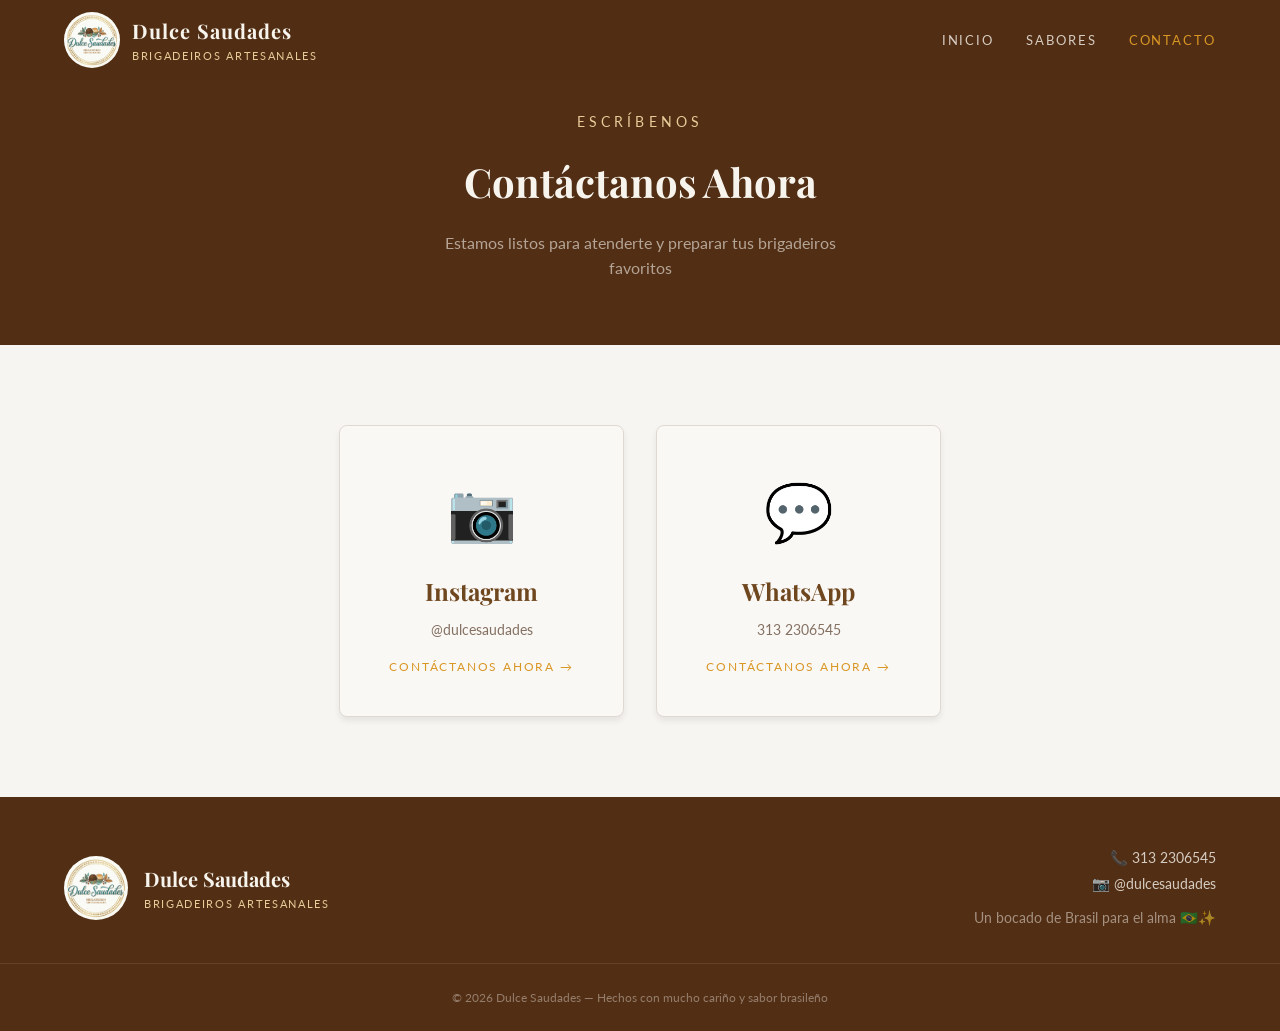
==== contacto.html @ b86682b2 "Add files via upload" ====
<!DOCTYPE html>
<html lang="es">
<head>
  <meta charset="UTF-8">
  <meta name="viewport" content="width=device-width, initial-scale=1.0">
  <title>Contacto - Dulce Saudades</title>
  <meta name="description" content="Contáctanos para pedir tus brigadeiros artesanales favoritos.">
  <link rel="preconnect" href="https://fonts.googleapis.com">
  <link href="https://fonts.googleapis.com/css2?family=Playfair+Display:ital,wght@0,400;0,500;0,600;0,700;1,400&family=Lato:wght@300;400;700&display=swap" rel="stylesheet">
  <link rel="stylesheet" href="styles.css">
</head>
<body>

  <!-- HEADER -->
  <header class="header" id="header">
    <div class="header-inner">
      <a href="index.html" class="logo-link">
        <img src="assets/logo.png" alt="Dulce Saudades" class="logo-img">
        <div>
          <h1 class="logo-title">Dulce Saudades</h1>
          <p class="logo-subtitle">Brigadeiros Artesanales</p>
        </div>
      </a>
      <button class="menu-toggle" id="menuToggle" aria-label="Menu">☰</button>
      <nav class="nav" id="nav">
        <a href="index.html" class="nav-link">Inicio</a>
        <a href="sabores.html" class="nav-link">Sabores</a>
        <a href="contacto.html" class="nav-link active">Contacto</a>
      </nav>
    </div>
  </header>

  <!-- Hero -->
  <section class="page-hero">
    <p class="hero-label">Escríbenos</p>
    <h1 class="page-hero-title">Contáctanos Ahora</h1>
    <p class="page-hero-desc">Estamos listos para atenderte y preparar tus brigadeiros favoritos</p>
  </section>

  <!-- Contacto Cards -->
  <section class="section bg-light">
    <div class="container" style="max-width: 650px;">
      <div class="contacto-grid">
        <a href="https://www.instagram.com/dulcesaudades/" target="_blank" rel="noopener noreferrer" class="contacto-card">
          <div class="contacto-icon">📷</div>
          <h3>Instagram</h3>
          <p class="contacto-handle">@dulcesaudades</p>
          <p class="contacto-cta">Contáctanos ahora →</p>
        </a>
        <a href="https://api.whatsapp.com/send/?phone=573132306545&text&type=phone_number&app_absent=0" target="_blank" rel="noopener noreferrer" class="contacto-card">
          <div class="contacto-icon">💬</div>
          <h3>WhatsApp</h3>
          <p class="contacto-handle">313 2306545</p>
          <p class="contacto-cta">Contáctanos ahora →</p>
        </a>
      </div>
    </div>
  </section>

  <!-- FOOTER -->
  <footer class="footer">
    <div class="footer-inner">
      <div class="footer-brand">
        <img src="assets/logo.png" alt="Dulce Saudades" class="footer-logo">
        <div>
          <h3 class="footer-title">Dulce Saudades</h3>
          <p class="footer-subtitle">Brigadeiros Artesanales</p>
        </div>
      </div>
      <div class="footer-contact">
        <p>📞 313 2306545</p>
        <p>📷 @dulcesaudades</p>
        <p class="footer-tagline">Un bocado de Brasil para el alma 🇧🇷✨</p>
      </div>
    </div>
    <div class="footer-bottom">© 2026 Dulce Saudades — Hechos con mucho cariño y sabor brasileño</div>
  </footer>

  <script>
    const menuToggle = document.getElementById('menuToggle');
    const nav = document.getElementById('nav');
    menuToggle.addEventListener('click', () => {
      nav.classList.toggle('open');
      menuToggle.textContent = nav.classList.contains('open') ? '✕' : '☰';
    });
  </script>

</body>
</html>
---- styles.css ----
/* ========== RESET & BASE ========== */
*, *::before, *::after {
  margin: 0;
  padding: 0;
  box-sizing: border-box;
}

:root {
  --cream: hsl(40, 40%, 95%);
  --cream-dark: hsl(36, 45%, 88%);
  --chocolate: hsl(25, 60%, 20%);
  --chocolate-light: hsl(25, 40%, 35%);
  --gold: hsl(38, 70%, 50%);
  --gold-light: hsl(40, 60%, 75%);
  --brown: hsl(30, 56%, 28%);
  --brown-light: hsl(30, 35%, 40%);
  --text-dark: hsl(25, 30%, 12%);
  --text-muted: hsl(25, 15%, 45%);
  --bg-light: hsl(30, 25%, 96%);
  --border: hsl(30, 20%, 85%);
  --card-bg: hsl(35, 30%, 97%);
  --font-display: 'Playfair Display', serif;
  --font-body: 'Lato', sans-serif;
}

body {
  font-family: var(--font-body);
  background: var(--bg-light);
  color: var(--text-dark);
  line-height: 1.6;
}

h1, h2, h3, h4, h5, h6 {
  font-family: var(--font-display);
}

a {
  text-decoration: none;
  color: inherit;
}

img {
  max-width: 100%;
  display: block;
}

.container {
  max-width: 1200px;
  margin: 0 auto;
  padding: 0 1.5rem;
}

.text-center { text-align: center; }

/* ========== HEADER ========== */
.header {
  position: fixed;
  top: 0; left: 0; right: 0;
  z-index: 50;
  background: hsla(25, 60%, 20%, 0.95);
  backdrop-filter: blur(8px);
}

.header-inner {
  max-width: 1200px;
  margin: 0 auto;
  padding: 0.75rem 1.5rem;
  display: flex;
  align-items: center;
  justify-content: space-between;
}

.logo-link {
  display: flex;
  align-items: center;
  gap: 0.75rem;
}

.logo-img {
  height: 56px;
  width: 56px;
  border-radius: 50%;
}

.logo-title {
  font-size: 1.25rem;
  color: var(--cream);
  letter-spacing: 0.05em;
}

.logo-subtitle {
  color: var(--gold-light);
  font-size: 0.7rem;
  letter-spacing: 0.15em;
  text-transform: uppercase;
  font-family: var(--font-body);
}

.menu-toggle {
  display: none;
  background: none;
  border: none;
  color: var(--cream);
  font-size: 1.5rem;
  cursor: pointer;
}

.nav {
  display: flex;
  gap: 2rem;
}

.nav-link {
  font-family: var(--font-body);
  font-size: 0.8rem;
  text-transform: uppercase;
  letter-spacing: 0.15em;
  color: hsla(40, 40%, 95%, 0.8);
  padding: 0.5rem 0;
  transition: color 0.3s;
}

.nav-link:hover,
.nav-link.active {
  color: var(--gold);
}

/* ========== HERO ========== */
.hero {
  position: relative;
  height: 100vh;
  display: flex;
  align-items: center;
  justify-content: center;
  overflow: hidden;
}

.hero-bg {
  position: absolute;
  inset: 0;
  width: 100%;
  height: 100%;
  object-fit: cover;
}

.hero-overlay {
  position: absolute;
  inset: 0;
  background: hsla(25, 60%, 20%, 0.7);
}

.hero-content {
  position: relative;
  z-index: 10;
  text-align: center;
  padding: 0 1.5rem;
}

.hero-label {
  font-family: var(--font-body);
  color: var(--gold-light);
  font-size: 0.85rem;
  text-transform: uppercase;
  letter-spacing: 0.3em;
  margin-bottom: 1rem;
}

.hero-title {
  font-size: 3.2rem;
  color: var(--cream);
  margin-bottom: 1.5rem;
  line-height: 1.15;
}

.hero-desc {
  font-family: var(--font-body);
  color: hsla(40, 40%, 95%, 0.7);
  font-size: 1.1rem;
  max-width: 500px;
  margin: 0 auto 2.5rem;
}

/* ========== PAGE HERO (subpáginas) ========== */
.page-hero {
  padding: 7rem 1.5rem 4rem;
  background: var(--chocolate);
  text-align: center;
}

.page-hero-title {
  font-size: 2.5rem;
  color: var(--cream);
  margin-bottom: 1rem;
}

.page-hero-desc {
  font-family: var(--font-body);
  color: hsla(40, 40%, 95%, 0.6);
  max-width: 450px;
  margin: 0 auto;
}

/* ========== BUTTONS ========== */
.btn-gold {
  display: inline-block;
  padding: 1rem 2.5rem;
  background: var(--gold);
  color: var(--text-dark);
  font-family: var(--font-body);
  font-weight: 700;
  font-size: 0.85rem;
  text-transform: uppercase;
  letter-spacing: 0.15em;
  border: none;
  cursor: pointer;
  transition: all 0.3s;
  box-shadow: 0 4px 15px hsla(38, 70%, 50%, 0.3);
}

.btn-gold:hover {
  background: hsl(38, 70%, 42%);
  box-shadow: 0 6px 20px hsla(38, 70%, 50%, 0.4);
}

/* ========== SECTIONS ========== */
.section {
  padding: 5rem 1.5rem;
}

.bg-light { background: var(--bg-light); }
.bg-cream-dark { background: var(--cream-dark); }

.section-label {
  font-family: var(--font-body);
  color: var(--gold);
  font-size: 0.85rem;
  text-transform: uppercase;
  letter-spacing: 0.3em;
  margin-bottom: 0.5rem;
}

.section-title {
  font-size: 2.5rem;
  font-weight: 600;
  color: var(--brown);
  margin-bottom: 1rem;
}

.section-subtitle {
  font-family: var(--font-body);
  color: var(--text-muted);
  font-size: 1.1rem;
  letter-spacing: 0.05em;
}

/* ========== CAROUSEL ========== */
.carousel {
  position: relative;
  max-width: 900px;
  margin: 2rem auto 0;
  border-radius: 0.5rem;
  overflow: hidden;
  box-shadow: 0 25px 50px -12px rgba(0,0,0,0.25);
}

.carousel-track {
  position: relative;
  aspect-ratio: 3 / 2;
}

.carousel-slide {
  position: absolute;
  inset: 0;
  width: 100%;
  height: 100%;
  object-fit: cover;
  opacity: 0;
  transition: opacity 0.7s;
}

.carousel-slide.active {
  opacity: 1;
}

.carousel-btn {
  position: absolute;
  top: 50%;
  transform: translateY(-50%);
  width: 48px;
  height: 48px;
  border-radius: 50%;
  background: hsla(25, 60%, 20%, 0.6);
  color: var(--cream);
  border: none;
  font-size: 1.5rem;
  cursor: pointer;
  transition: background 0.3s;
  backdrop-filter: blur(4px);
  display: flex;
  align-items: center;
  justify-content: center;
}

.carousel-btn:hover { background: hsla(25, 60%, 20%, 0.8); }
.carousel-prev { left: 1rem; }
.carousel-next { right: 1rem; }

.carousel-dots {
  position: absolute;
  bottom: 1rem;
  left: 50%;
  transform: translateX(-50%);
  display: flex;
  gap: 0.5rem;
}

.carousel-dot {
  width: 12px;
  height: 12px;
  border-radius: 50%;
  background: hsla(40, 40%, 95%, 0.5);
  border: none;
  cursor: pointer;
  transition: all 0.3s;
}

.carousel-dot.active {
  background: var(--gold);
  transform: scale(1.1);
}

/* ========== ABOUT / STATS ========== */
.about-text {
  font-family: var(--font-body);
  color: var(--text-muted);
  font-size: 1.1rem;
  line-height: 1.8;
  margin-top: 1.5rem;
}

.stats {
  display: flex;
  justify-content: center;
  gap: 3rem;
  margin-top: 3rem;
}

.stat-number {
  font-family: var(--font-display);
  font-size: 1.8rem;
  font-weight: 700;
  color: var(--brown);
}

.stat-label {
  font-size: 0.8rem;
  color: var(--text-muted);
  text-transform: uppercase;
  letter-spacing: 0.1em;
  margin-top: 0.25rem;
}

/* ========== CTA ========== */
.cta-section {
  padding: 4rem 1.5rem;
  background: var(--chocolate);
  text-align: center;
}

.cta-title {
  font-size: 2rem;
  color: var(--cream);
  margin-bottom: 1rem;
}

.cta-desc {
  font-family: var(--font-body);
  color: hsla(40, 40%, 95%, 0.6);
  margin-bottom: 2rem;
  max-width: 450px;
  margin-left: auto;
  margin-right: auto;
}

/* ========== SABORES GRID ========== */
.sabores-grid {
  display: grid;
  grid-template-columns: repeat(5, 1fr);
  gap: 1.5rem;
  max-width: 1100px;
  margin: 0 auto;
}

.sabor-card {
  background: var(--card-bg);
  border-radius: 0.5rem;
  overflow: hidden;
  box-shadow: 0 4px 6px rgba(0,0,0,0.07);
  transition: all 0.3s;
}

.sabor-card:hover {
  box-shadow: 0 10px 25px rgba(0,0,0,0.15);
  transform: translateY(-4px);
}

.sabor-img-wrap {
  aspect-ratio: 1;
  overflow: hidden;
}

.sabor-img-wrap img {
  width: 100%;
  height: 100%;
  object-fit: cover;
  transition: transform 0.5s;
}

.sabor-card:hover .sabor-img-wrap img {
  transform: scale(1.1);
}

.sabor-info {
  padding: 1rem;
  text-align: center;
}

.sabor-info h3 {
  font-size: 1rem;
  color: var(--brown);
  font-weight: 600;
}

.sabor-info p {
  font-family: var(--font-body);
  color: var(--text-muted);
  font-size: 0.75rem;
  margin-top: 0.25rem;
}

/* ========== PRECIOS ========== */
.precios-grid {
  display: grid;
  grid-template-columns: repeat(4, 1fr);
  gap: 1rem;
}

.precio-card {
  background: var(--card-bg);
  border-radius: 0.5rem;
  padding: 1.5rem;
  box-shadow: 0 1px 3px rgba(0,0,0,0.06);
  border: 1px solid var(--border);
  transition: box-shadow 0.3s;
}

.precio-card:hover {
  box-shadow: 0 4px 12px rgba(0,0,0,0.1);
}

.precio-cantidad {
  font-family: var(--font-body);
  font-size: 0.85rem;
  color: var(--text-muted);
}

.precio-valor {
  font-family: var(--font-display);
  font-size: 1.25rem;
  font-weight: 700;
  color: var(--brown);
  margin-top: 0.5rem;
}

/* ========== CONTACTO ========== */
.contacto-grid {
  display: grid;
  grid-template-columns: 1fr 1fr;
  gap: 2rem;
}

.contacto-card {
  background: var(--card-bg);
  border-radius: 0.5rem;
  padding: 2.5rem;
  text-align: center;
  box-shadow: 0 4px 6px rgba(0,0,0,0.07);
  border: 1px solid var(--border);
  transition: all 0.3s;
}

.contacto-card:hover {
  box-shadow: 0 10px 25px rgba(0,0,0,0.15);
  transform: translateY(-4px);
}

.contacto-icon {
  font-size: 3.5rem;
  margin-bottom: 1rem;
}

.contacto-card h3 {
  font-size: 1.5rem;
  color: var(--brown);
  margin-bottom: 0.5rem;
}

.contacto-handle {
  font-family: var(--font-body);
  color: var(--text-muted);
  font-size: 0.9rem;
}

.contacto-cta {
  font-family: var(--font-body);
  color: var(--gold);
  font-size: 0.75rem;
  text-transform: uppercase;
  letter-spacing: 0.15em;
  margin-top: 1rem;
}

/* ========== FOOTER ========== */
.footer {
  background: var(--chocolate);
  color: hsla(40, 40%, 95%, 0.8);
  padding: 3rem 0 0;
}

.footer-inner {
  max-width: 1200px;
  margin: 0 auto;
  padding: 0 1.5rem;
  display: flex;
  align-items: center;
  justify-content: space-between;
  flex-wrap: wrap;
  gap: 2rem;
}

.footer-brand {
  display: flex;
  align-items: center;
  gap: 1rem;
}

.footer-logo {
  height: 64px;
  width: 64px;
  border-radius: 50%;
}

.footer-title {
  font-size: 1.25rem;
  color: var(--cream);
}

.footer-subtitle {
  color: var(--gold-light);
  font-size: 0.7rem;
  letter-spacing: 0.15em;
  text-transform: uppercase;
  font-family: var(--font-body);
}

.footer-contact {
  text-align: right;
  font-family: var(--font-body);
  font-size: 0.9rem;
  line-height: 1.8;
}

.footer-tagline {
  color: hsla(40, 40%, 95%, 0.5);
  margin-top: 0.5rem;
}

.footer-bottom {
  border-top: 1px solid hsla(40, 40%, 95%, 0.1);
  margin-top: 2rem;
  padding: 1.5rem;
  text-align: center;
  font-size: 0.75rem;
  color: hsla(40, 40%, 95%, 0.4);
  font-family: var(--font-body);
}

/* ========== ANIMATIONS ========== */
@keyframes fadeIn {
  from { opacity: 0; transform: translateY(20px); }
  to { opacity: 1; transform: translateY(0); }
}

.animate-fade-in {
  animation: fadeIn 0.8s ease-out forwards;
}

/* ========== RESPONSIVE ========== */
@media (max-width: 768px) {
  .menu-toggle { display: block; }

  .nav {
    display: none;
    flex-direction: column;
    position: absolute;
    top: 100%;
    left: 0; right: 0;
    background: var(--chocolate);
    padding: 1.5rem;
    gap: 0.25rem;
  }

  .nav.open { display: flex; }

  .hero-title { font-size: 2.2rem; }

  .sabores-grid {
    grid-template-columns: repeat(2, 1fr);
  }

  .precios-grid {
    grid-template-columns: repeat(2, 1fr);
  }

  .contacto-grid {
    grid-template-columns: 1fr;
  }

  .footer-inner {
    flex-direction: column;
    text-align: center;
  }

  .footer-contact { text-align: center; }

  .stats { gap: 2rem; }

  .page-hero-title { font-size: 2rem; }
}
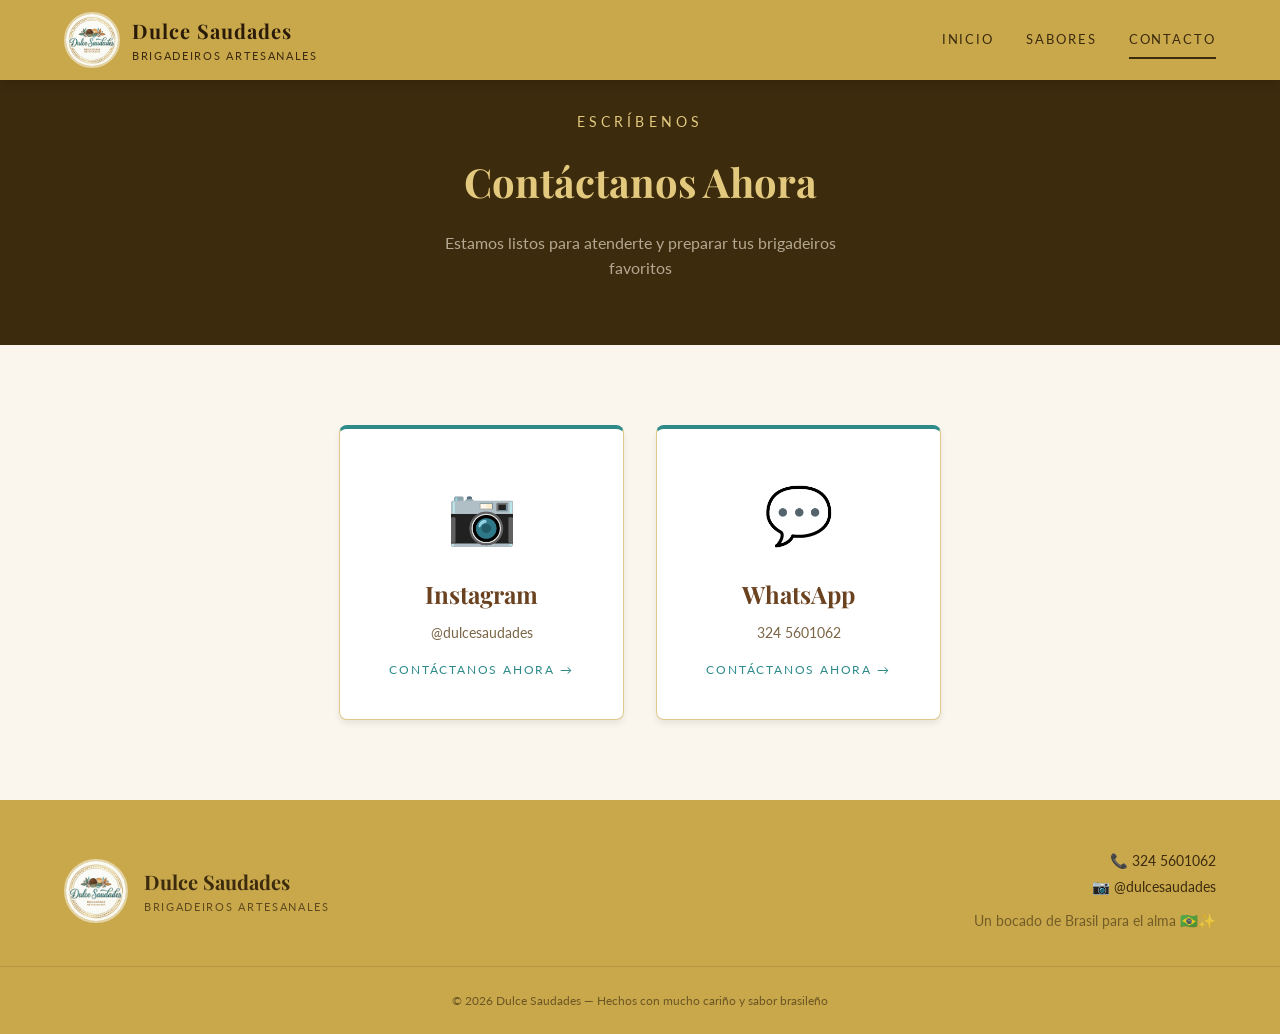
==== commit c20fdcff: "Add files via upload" ====
--- a/contacto.html
+++ b/contacto.html
@@ -47,10 +47,10 @@
           <p class="contacto-handle">@dulcesaudades</p>
           <p class="contacto-cta">Contáctanos ahora →</p>
         </a>
-        <a href="https://api.whatsapp.com/send/?phone=573132306545&text&type=phone_number&app_absent=0" target="_blank" rel="noopener noreferrer" class="contacto-card">
+        <a href="https://api.whatsapp.com/send/?phone=573245601062&text&type=phone_number&app_absent=0" target="_blank" rel="noopener noreferrer" class="contacto-card">
           <div class="contacto-icon">💬</div>
           <h3>WhatsApp</h3>
-          <p class="contacto-handle">313 2306545</p>
+          <p class="contacto-handle">324 5601062</p>
           <p class="contacto-cta">Contáctanos ahora →</p>
         </a>
       </div>
@@ -68,7 +68,7 @@
         </div>
       </div>
       <div class="footer-contact">
-        <p>📞 313 2306545</p>
+        <p>📞 324 5601062</p>
         <p>📷 @dulcesaudades</p>
         <p class="footer-tagline">Un bocado de Brasil para el alma 🇧🇷✨</p>
       </div>
--- a/styles.css
+++ b/styles.css
@@ -6,21 +6,35 @@
 }
 
 :root {
-  --cream: hsl(40, 40%, 95%);
-  --cream-dark: hsl(36, 45%, 88%);
-  --chocolate: hsl(25, 60%, 20%);
-  --chocolate-light: hsl(25, 40%, 35%);
-  --gold: hsl(38, 70%, 50%);
-  --gold-light: hsl(40, 60%, 75%);
-  --brown: hsl(30, 56%, 28%);
-  --brown-light: hsl(30, 35%, 40%);
-  --text-dark: hsl(25, 30%, 12%);
-  --text-muted: hsl(25, 15%, 45%);
-  --bg-light: hsl(30, 25%, 96%);
-  --border: hsl(30, 20%, 85%);
-  --card-bg: hsl(35, 30%, 97%);
-  --font-display: 'Playfair Display', serif;
-  --font-body: 'Lato', sans-serif;
+  /* PRIMARIO: DORADO DEL LOGO — header y footer */
+  --gold:          #C9A84C;
+  --gold-light:    #E2C97E;
+  --gold-dark:     #A6872E;
+
+  /* SECUNDARIO: TEAL DEL LOGO */
+  --teal:          #2E8B8A;
+  --teal-light:    #7BBFB5;
+  --teal-dark:     #1F5F5E;
+
+  /* ACENTO: MARRÓN DEL LOGO */
+  --brown:         #6B4220;
+  --brown-light:   #8B5E2E;
+  --brown-dark:    #3D2B0E;
+
+  /* BASE */
+  --cream:         #FAF6EE;
+  --cream-dark:    #F0E9D8;
+
+  --text-dark:     #2A1A08;
+  --text-muted:    #7A6545;
+  --text-on-gold:  #2A1A08;
+
+  --bg-light:      #FAF6EE;
+  --border:        #DFC98A;
+  --card-bg:       #FFFFFF;
+
+  --font-display:  'Playfair Display', serif;
+  --font-body:     'Lato', sans-serif;
 }
 
 body {
@@ -52,13 +66,13 @@
 
 .text-center { text-align: center; }
 
-/* ========== HEADER ========== */
+/* ========== HEADER — fondo dorado sólido ========== */
 .header {
   position: fixed;
   top: 0; left: 0; right: 0;
   z-index: 50;
-  background: hsla(25, 60%, 20%, 0.95);
-  backdrop-filter: blur(8px);
+  background: var(--gold);
+  box-shadow: 0 2px 12px rgba(0,0,0,0.18);
 }
 
 .header-inner {
@@ -80,16 +94,17 @@
   height: 56px;
   width: 56px;
   border-radius: 50%;
+  border: 2px solid rgba(255,255,255,0.5);
 }
 
 .logo-title {
   font-size: 1.25rem;
-  color: var(--cream);
+  color: var(--text-on-gold);
   letter-spacing: 0.05em;
 }
 
 .logo-subtitle {
-  color: var(--gold-light);
+  color: var(--brown-dark);
   font-size: 0.7rem;
   letter-spacing: 0.15em;
   text-transform: uppercase;
@@ -100,7 +115,7 @@
   display: none;
   background: none;
   border: none;
-  color: var(--cream);
+  color: var(--text-on-gold);
   font-size: 1.5rem;
   cursor: pointer;
 }
@@ -115,14 +130,16 @@
   font-size: 0.8rem;
   text-transform: uppercase;
   letter-spacing: 0.15em;
-  color: hsla(40, 40%, 95%, 0.8);
+  color: var(--brown-dark);
   padding: 0.5rem 0;
-  transition: color 0.3s;
+  border-bottom: 2px solid transparent;
+  transition: color 0.3s, border-color 0.3s;
 }
 
 .nav-link:hover,
 .nav-link.active {
-  color: var(--gold);
+  color: var(--brown-dark);
+  border-bottom-color: var(--brown-dark);
 }
 
 /* ========== HERO ========== */
@@ -146,7 +163,7 @@
 .hero-overlay {
   position: absolute;
   inset: 0;
-  background: hsla(25, 60%, 20%, 0.7);
+  background: transparent;
 }
 
 .hero-content {
@@ -174,7 +191,7 @@
 
 .hero-desc {
   font-family: var(--font-body);
-  color: hsla(40, 40%, 95%, 0.7);
+  color: hsla(40, 60%, 95%, 0.85);
   font-size: 1.1rem;
   max-width: 500px;
   margin: 0 auto 2.5rem;
@@ -183,19 +200,19 @@
 /* ========== PAGE HERO (subpáginas) ========== */
 .page-hero {
   padding: 7rem 1.5rem 4rem;
-  background: var(--chocolate);
+  background: var(--brown-dark);
   text-align: center;
 }
 
 .page-hero-title {
   font-size: 2.5rem;
-  color: var(--cream);
+  color: var(--gold-light);
   margin-bottom: 1rem;
 }
 
 .page-hero-desc {
   font-family: var(--font-body);
-  color: hsla(40, 40%, 95%, 0.6);
+  color: hsla(40, 30%, 80%, 0.75);
   max-width: 450px;
   margin: 0 auto;
 }
@@ -205,7 +222,7 @@
   display: inline-block;
   padding: 1rem 2.5rem;
   background: var(--gold);
-  color: var(--text-dark);
+  color: var(--text-on-gold);
   font-family: var(--font-body);
   font-weight: 700;
   font-size: 0.85rem;
@@ -214,12 +231,12 @@
   border: none;
   cursor: pointer;
   transition: all 0.3s;
-  box-shadow: 0 4px 15px hsla(38, 70%, 50%, 0.3);
+  box-shadow: 0 4px 15px rgba(0,0,0,0.2);
 }
 
 .btn-gold:hover {
-  background: hsl(38, 70%, 42%);
-  box-shadow: 0 6px 20px hsla(38, 70%, 50%, 0.4);
+  background: var(--gold-dark);
+  box-shadow: 0 6px 20px rgba(0,0,0,0.28);
 }
 
 /* ========== SECTIONS ========== */
@@ -227,12 +244,12 @@
   padding: 5rem 1.5rem;
 }
 
-.bg-light { background: var(--bg-light); }
+.bg-light      { background: var(--bg-light); }
 .bg-cream-dark { background: var(--cream-dark); }
 
 .section-label {
   font-family: var(--font-body);
-  color: var(--gold);
+  color: var(--teal);
   font-size: 0.85rem;
   text-transform: uppercase;
   letter-spacing: 0.3em;
@@ -289,7 +306,7 @@
   width: 48px;
   height: 48px;
   border-radius: 50%;
-  background: hsla(25, 60%, 20%, 0.6);
+  background: rgba(42, 26, 8, 0.55);
   color: var(--cream);
   border: none;
   font-size: 1.5rem;
@@ -301,7 +318,7 @@
   justify-content: center;
 }
 
-.carousel-btn:hover { background: hsla(25, 60%, 20%, 0.8); }
+.carousel-btn:hover { background: rgba(42, 26, 8, 0.8); }
 .carousel-prev { left: 1rem; }
 .carousel-next { right: 1rem; }
 
@@ -318,7 +335,7 @@
   width: 12px;
   height: 12px;
   border-radius: 50%;
-  background: hsla(40, 40%, 95%, 0.5);
+  background: rgba(255,255,255,0.45);
   border: none;
   cursor: pointer;
   transition: all 0.3s;
@@ -349,7 +366,7 @@
   font-family: var(--font-display);
   font-size: 1.8rem;
   font-weight: 700;
-  color: var(--brown);
+  color: var(--gold-dark);
 }
 
 .stat-label {
@@ -363,19 +380,19 @@
 /* ========== CTA ========== */
 .cta-section {
   padding: 4rem 1.5rem;
-  background: var(--chocolate);
+  background: var(--teal-dark);
   text-align: center;
 }
 
 .cta-title {
   font-size: 2rem;
-  color: var(--cream);
+  color: var(--gold-light);
   margin-bottom: 1rem;
 }
 
 .cta-desc {
   font-family: var(--font-body);
-  color: hsla(40, 40%, 95%, 0.6);
+  color: hsla(177, 30%, 88%, 0.75);
   margin-bottom: 2rem;
   max-width: 450px;
   margin-left: auto;
@@ -396,12 +413,14 @@
   border-radius: 0.5rem;
   overflow: hidden;
   box-shadow: 0 4px 6px rgba(0,0,0,0.07);
+  border-bottom: 3px solid var(--teal-light);
   transition: all 0.3s;
 }
 
 .sabor-card:hover {
   box-shadow: 0 10px 25px rgba(0,0,0,0.15);
   transform: translateY(-4px);
+  border-bottom-color: var(--teal);
 }
 
 .sabor-img-wrap {
@@ -451,6 +470,7 @@
   padding: 1.5rem;
   box-shadow: 0 1px 3px rgba(0,0,0,0.06);
   border: 1px solid var(--border);
+  border-top: 4px solid var(--gold);
   transition: box-shadow 0.3s;
 }
 
@@ -468,7 +488,7 @@
   font-family: var(--font-display);
   font-size: 1.25rem;
   font-weight: 700;
-  color: var(--brown);
+  color: var(--gold-dark);
   margin-top: 0.5rem;
 }
 
@@ -486,6 +506,7 @@
   text-align: center;
   box-shadow: 0 4px 6px rgba(0,0,0,0.07);
   border: 1px solid var(--border);
+  border-top: 4px solid var(--teal);
   transition: all 0.3s;
 }
 
@@ -513,17 +534,17 @@
 
 .contacto-cta {
   font-family: var(--font-body);
-  color: var(--gold);
+  color: var(--teal);
   font-size: 0.75rem;
   text-transform: uppercase;
   letter-spacing: 0.15em;
   margin-top: 1rem;
 }
 
-/* ========== FOOTER ========== */
+/* ========== FOOTER — fondo dorado sólido ========== */
 .footer {
-  background: var(--chocolate);
-  color: hsla(40, 40%, 95%, 0.8);
+  background: var(--gold);
+  color: var(--text-on-gold);
   padding: 3rem 0 0;
 }
 
@@ -548,19 +569,21 @@
   height: 64px;
   width: 64px;
   border-radius: 50%;
+  border: 2px solid rgba(255,255,255,0.5);
 }
 
 .footer-title {
   font-size: 1.25rem;
-  color: var(--cream);
+  color: var(--brown-dark);
 }
 
 .footer-subtitle {
-  color: var(--gold-light);
+  color: var(--brown-dark);
   font-size: 0.7rem;
   letter-spacing: 0.15em;
   text-transform: uppercase;
   font-family: var(--font-body);
+  opacity: 0.75;
 }
 
 .footer-contact {
@@ -568,20 +591,23 @@
   font-family: var(--font-body);
   font-size: 0.9rem;
   line-height: 1.8;
+  color: var(--brown-dark);
 }
 
 .footer-tagline {
-  color: hsla(40, 40%, 95%, 0.5);
+  color: var(--brown-dark);
+  opacity: 0.6;
   margin-top: 0.5rem;
 }
 
 .footer-bottom {
-  border-top: 1px solid hsla(40, 40%, 95%, 0.1);
+  border-top: 1px solid rgba(42, 26, 8, 0.2);
   margin-top: 2rem;
   padding: 1.5rem;
   text-align: center;
   font-size: 0.75rem;
-  color: hsla(40, 40%, 95%, 0.4);
+  color: var(--brown-dark);
+  opacity: 0.65;
   font-family: var(--font-body);
 }
 
@@ -605,12 +631,22 @@
     position: absolute;
     top: 100%;
     left: 0; right: 0;
-    background: var(--chocolate);
+    background: var(--gold-dark);
     padding: 1.5rem;
     gap: 0.25rem;
   }
 
   .nav.open { display: flex; }
+
+  .nav-link {
+    color: var(--cream);
+  }
+
+  .nav-link:hover,
+  .nav-link.active {
+    color: var(--cream);
+    border-bottom-color: var(--cream);
+  }
 
   .hero-title { font-size: 2.2rem; }
 
@@ -637,3 +673,223 @@
 
   .page-hero-title { font-size: 2rem; }
 }
+
+/* ========== CARRITO ========== */
+.carrito-box {
+  background: var(--card-bg);
+  border-radius: 12px;
+  padding: 20px;
+  border: 1px solid var(--border);
+  margin-top: 20px;
+}
+
+#lista-carrito {
+  list-style: none;
+  margin: 15px 0;
+  padding: 0;
+}
+
+#lista-carrito li {
+  margin-bottom: 10px;
+  font-size: 0.9rem;
+}
+
+.total {
+  font-weight: bold;
+  margin: 10px 0;
+}
+
+.acciones-carrito {
+  display: flex;
+  gap: 10px;
+}
+
+.btn-vaciar {
+  background: #dc3545;
+  color: white;
+  border: none;
+  padding: 10px;
+  cursor: pointer;
+}
+
+/* BOTONES GENERALES */
+button {
+  border: none;
+  padding: 10px 16px;
+  border-radius: 8px;
+  font-family: 'Lato', sans-serif;
+  cursor: pointer;
+  transition: all 0.25s ease;
+}
+
+/* BOTÓN SUMAR / RESTAR */
+button[onclick*="cambiarCantidad"] {
+  background: #f3f3f3;
+  color: #333;
+  margin: 2px;
+}
+
+button[onclick*="cambiarCantidad"]:hover {
+  background: #e0e0e0;
+  transform: scale(1.1);
+}
+
+/* BOTÓN ELIMINAR */
+button[onclick*="eliminarProducto"] {
+  background: #ff4d4d;
+  color: #fff;
+  margin-top: 5px;
+}
+
+button[onclick*="eliminarProducto"]:hover {
+  background: #e60000;
+  transform: scale(1.05);
+}
+
+/* BOTÓN VACIAR */
+.btn-vaciar {
+  background: #999;
+  color: #fff;
+}
+
+.btn-vaciar:hover {
+  background: #666;
+  transform: translateY(-2px);
+}
+
+/* BOTÓN COMPRAR */
+.btn-comprar {
+  background: var(--gold);
+  color: var(--text-on-gold);
+  font-weight: bold;
+  padding: 12px 20px;
+}
+
+.btn-comprar:hover {
+  background: var(--gold-dark);
+  transform: translateY(-3px);
+  box-shadow: 0 8px 20px rgba(0,0,0,0.2);
+}
+
+/* BOTONES EN FILA */
+.acciones-carrito {
+  display: flex;
+  gap: 10px;
+  justify-content: center;
+  margin-top: 15px;
+}
+
+.precio-card {
+  cursor: pointer;
+  transition: transform 0.2s ease, box-shadow 0.2s ease;
+}
+
+.precio-card:hover {
+  transform: translateY(-5px);
+  box-shadow: 0 10px 25px rgba(0,0,0,0.2);
+}
+
+.carrito-box {
+  background: #fff;
+  padding: 20px;
+  border-radius: 12px;
+  box-shadow: 0 10px 25px rgba(0,0,0,0.1);
+}
+
+/* ========== DUELO ========== */
+.duelo-container {
+  display: flex;
+  align-items: center;
+  justify-content: center;
+  gap: 20px;
+  flex-wrap: wrap;
+}
+
+.duelo-card {
+  width: 200px;
+  cursor: pointer;
+  background: #fff;
+  border-radius: 12px;
+  padding: 10px;
+  box-shadow: 0 10px 20px rgba(0,0,0,0.1);
+  transition: 0.2s;
+}
+
+.duelo-card:hover {
+  transform: scale(1.05);
+}
+
+.duelo-card img {
+  width: 100%;
+  border-radius: 10px;
+}
+
+.vs {
+  font-size: 28px;
+  font-weight: bold;
+  color: var(--gold-dark);
+}
+
+.duelo-acciones {
+  margin-top: 20px;
+  display: flex;
+  gap: 10px;
+  justify-content: center;
+}
+
+/* ========== RANKING ========== */
+.ranking-box {
+  text-align: center;
+  margin-top: 30px;
+  padding: 25px;
+  background: var(--cream-dark);
+  border-radius: 20px;
+  box-shadow: 0 10px 25px rgba(0,0,0,0.08);
+  border-top: 4px solid var(--gold);
+}
+
+.ranking-title {
+  font-size: 28px;
+  color: var(--brown);
+  margin-bottom: 5px;
+}
+
+.ranking-sub {
+  font-size: 14px;
+  color: var(--text-muted);
+  margin-bottom: 20px;
+}
+
+.ranking-item {
+  display: flex;
+  align-items: center;
+  justify-content: center;
+  gap: 15px;
+  margin: 10px 0;
+}
+
+.ranking-pos {
+  font-size: 20px;
+  font-weight: bold;
+  color: var(--gold-dark);
+}
+
+.ranking-img {
+  width: 50px;
+  height: 50px;
+  object-fit: cover;
+  border-radius: 50%;
+  border: 2px solid var(--gold);
+}
+
+.ranking-nombre {
+  font-size: 18px;
+  font-weight: 500;
+  color: var(--brown);
+}
+
+.ranking-extra {
+  margin-top: 15px;
+  font-size: 14px;
+  color: var(--teal);
+}
